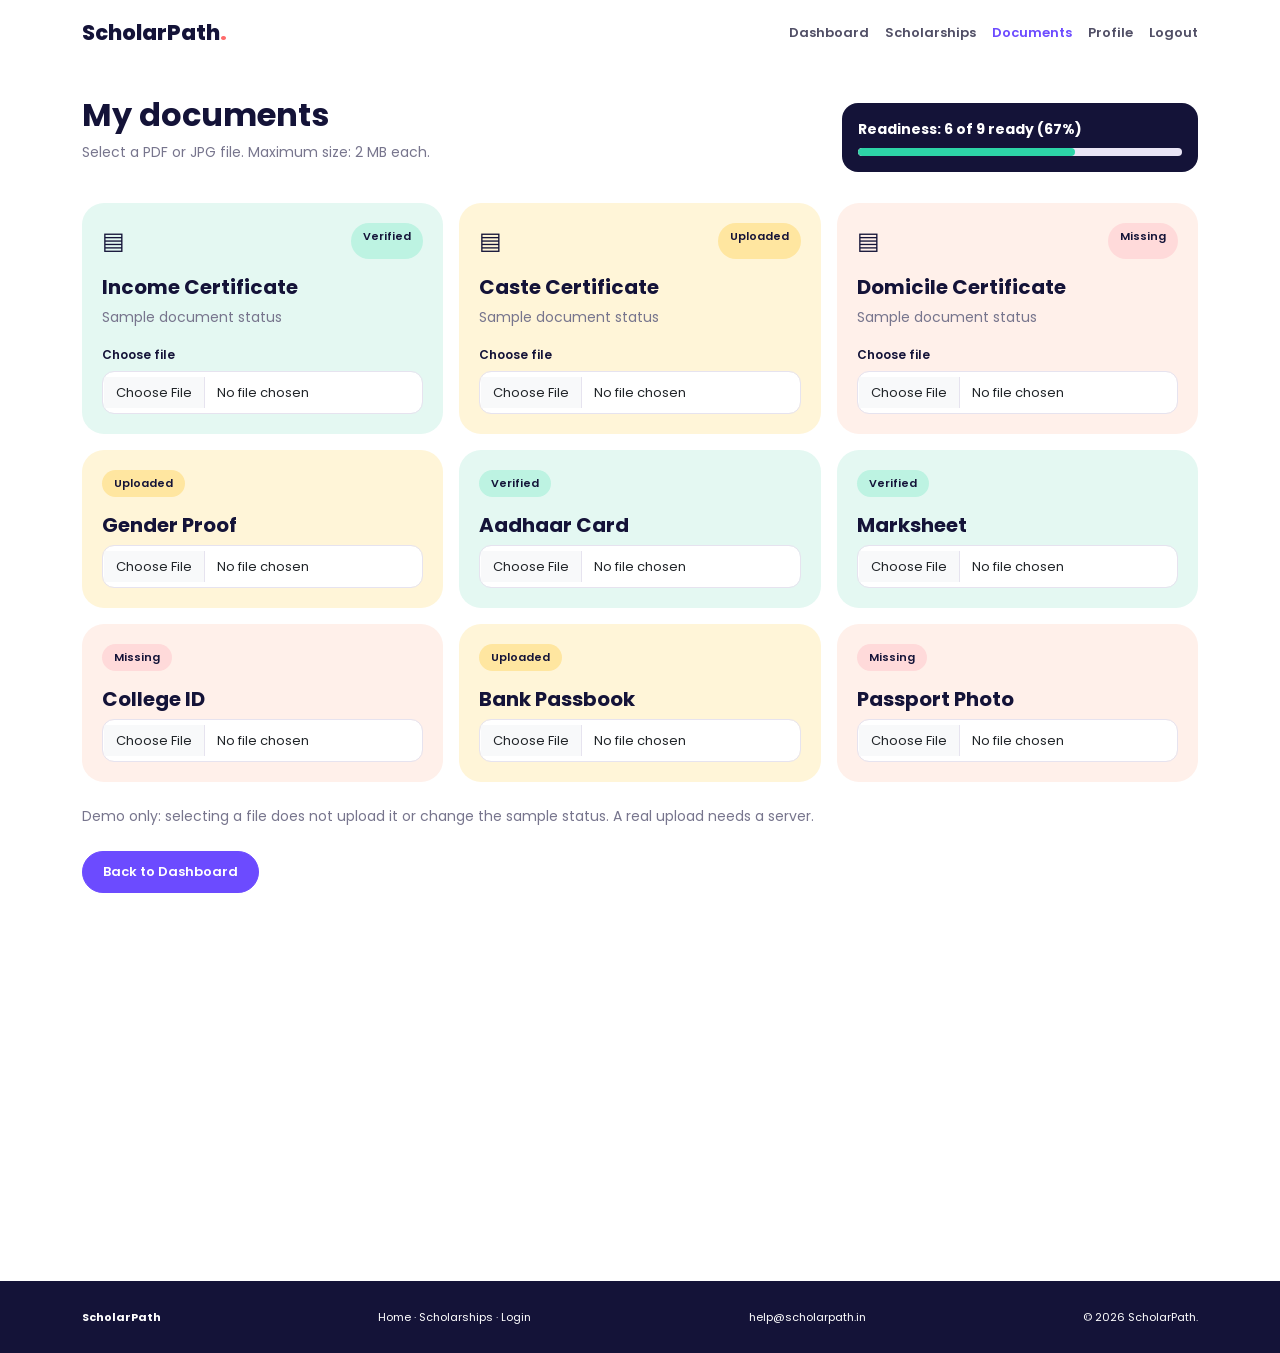
==== documents.html @ 61ead75d "Add files via upload" ====
<!doctype html>
<html lang="en">
<head>
    <meta charset="utf-8">
    <meta name="viewport" content="width=device-width, initial-scale=1">
    <title>ScholarPath - Documents</title>
    <link href="https://cdn.jsdelivr.net/npm/bootstrap@5.3.3/dist/css/bootstrap.min.css" rel="stylesheet">
    <link rel="stylesheet" href="style.css">
</head>
<body>
    <nav class="site-nav">
        <div class="container d-flex flex-wrap align-items-center justify-content-between gap-3">
            <a class="brand" href="index.html">ScholarPath<span>.</span></a>
            <div class="d-flex flex-wrap gap-3">
                <a class="nav-link" href="dashboard.html">Dashboard</a>
                <a class="nav-link" href="scholarships.html">Scholarships</a>
                <a class="nav-link active" href="documents.html">Documents</a>
                <a class="nav-link" href="profile.html">Profile</a>
                <a class="nav-link" href="index.html">Logout</a>
            </div>
        </div>
    </nav>

    <main class="container page-wrap">
        <div class="row align-items-center mb-4">
            <div class="col-md-8">
                <h2 class="fw-bold">My documents</h2>
                <p class="small-muted">Select a PDF or JPG file. Maximum size: 2 MB each.</p>
            </div>
            <div class="col-md-4">
                <div class="navy-bg rounded-4 p-3">
                    <b>Readiness: 6 of 9 ready (67%)</b>
                    <div class="progress mt-2">
                        <div class="progress-bar" style="width: 67%;"></div>
                    </div>
                </div>
            </div>
        </div>

        <div class="row g-3">
            <div class="col-md-4">
                <div class="scholar-card mint-bg">
                    <div class="d-flex justify-content-between">
                        <span class="fs-4">▤</span>
                        <span class="pill" style="background: #BDF3E2;">Verified</span>
                    </div>
                    <h5 class="fw-bold mt-3">Income Certificate</h5>
                    <p class="small-muted">Sample document status</p>
                    <label class="form-label" for="incomeFile">Choose file</label>
                    <input class="form-control" id="incomeFile" type="file" accept=".pdf,.jpg,.jpeg">
                </div>
            </div>

            <div class="col-md-4">
                <div class="scholar-card yellow-bg">
                    <div class="d-flex justify-content-between">
                        <span class="fs-4">▤</span>
                        <span class="pill" style="background: #FFE6A0;">Uploaded</span>
                    </div>
                    <h5 class="fw-bold mt-3">Caste Certificate</h5>
                    <p class="small-muted">Sample document status</p>
                    <label class="form-label" for="casteFile">Choose file</label>
                    <input class="form-control" id="casteFile" type="file" accept=".pdf,.jpg,.jpeg">
                </div>
            </div>

            <div class="col-md-4">
                <div class="scholar-card coral-bg">
                    <div class="d-flex justify-content-between">
                        <span class="fs-4">▤</span>
                        <span class="pill" style="background: #FFDADA;">Missing</span>
                    </div>
                    <h5 class="fw-bold mt-3">Domicile Certificate</h5>
                    <p class="small-muted">Sample document status</p>
                    <label class="form-label" for="domicileFile">Choose file</label>
                    <input class="form-control" id="domicileFile" type="file" accept=".pdf,.jpg,.jpeg">
                </div>
            </div>

            <div class="col-md-4">
                <div class="scholar-card yellow-bg">
                    <span class="pill" style="background: #FFE6A0;">Uploaded</span>
                    <h5 class="fw-bold mt-3">Gender Proof</h5>
                    <input class="form-control" type="file" accept=".pdf,.jpg,.jpeg" aria-label="Choose Gender Proof file">
                </div>
            </div>
            <div class="col-md-4">
                <div class="scholar-card mint-bg">
                    <span class="pill" style="background: #BDF3E2;">Verified</span>
                    <h5 class="fw-bold mt-3">Aadhaar Card</h5>
                    <input class="form-control" type="file" accept=".pdf,.jpg,.jpeg" aria-label="Choose Aadhaar Card file">
                </div>
            </div>
            <div class="col-md-4">
                <div class="scholar-card mint-bg">
                    <span class="pill" style="background: #BDF3E2;">Verified</span>
                    <h5 class="fw-bold mt-3">Marksheet</h5>
                    <input class="form-control" type="file" accept=".pdf,.jpg,.jpeg" aria-label="Choose Marksheet file">
                </div>
            </div>
            <div class="col-md-4">
                <div class="scholar-card coral-bg">
                    <span class="pill" style="background: #FFDADA;">Missing</span>
                    <h5 class="fw-bold mt-3">College ID</h5>
                    <input class="form-control" type="file" accept=".pdf,.jpg,.jpeg" aria-label="Choose College ID file">
                </div>
            </div>
            <div class="col-md-4">
                <div class="scholar-card yellow-bg">
                    <span class="pill" style="background: #FFE6A0;">Uploaded</span>
                    <h5 class="fw-bold mt-3">Bank Passbook</h5>
                    <input class="form-control" type="file" accept=".pdf,.jpg,.jpeg" aria-label="Choose Bank Passbook file">
                </div>
            </div>
            <div class="col-md-4">
                <div class="scholar-card coral-bg">
                    <span class="pill" style="background: #FFDADA;">Missing</span>
                    <h5 class="fw-bold mt-3">Passport Photo</h5>
                    <input class="form-control" type="file" accept=".pdf,.jpg,.jpeg" aria-label="Choose Passport Photo file">
                </div>
            </div>
        </div>

        <p class="small-muted mt-4">
            Demo only: selecting a file does not upload it or change the sample status.
            A real upload needs a server.
        </p>
        <a href="dashboard.html" class="btn btn-main mt-2">Back to Dashboard</a>
    </main>

    <footer class="site-footer">
        <div class="container d-flex justify-content-between flex-wrap">
            <b>ScholarPath</b>
            <span>Home · Scholarships · Login</span>
            <span>help@scholarpath.in</span>
            <span>© 2026 ScholarPath.</span>
        </div>
    </footer>
</body>
</html>
---- style.css ----
@import url('https://fonts.googleapis.com/css2?family=Poppins:wght@400;500;600;700;800&display=swap');

:root {
    --purple: #6C4BFF;
    --coral: #FF6B6B;
    --mint: #2DD4A7;
    --yellow: #FFC93C;
    --navy: #141338;
    --light: #F1EEFF;
    --muted: #77758D;
}

* {
    box-sizing: border-box;
}

body {
    background: #FFFFFF;
    color: var(--navy);
    font-family: 'Poppins', sans-serif;
    font-size: 14px;
}

a {
    color: inherit;
    text-decoration: none;
}

.site-nav {
    background: #FFFFFF;
    padding: 17px 0;
}

.brand {
    color: var(--navy);
    font-size: 21px;
    font-weight: 800;
}

.brand span {
    color: var(--coral);
}

.nav-link {
    color: #514F66;
    font-size: 13px;
    font-weight: 600;
}

.nav-link.active,
.nav-link:hover {
    color: var(--purple);
}

.btn-main,
.btn-coral,
.btn-yellow,
.btn-dark,
.btn-outline-dark {
    border-radius: 30px;
    font-size: 13px;
    font-weight: 600;
    padding: 10px 20px;
}

.btn-main {
    background: var(--purple);
    border: 1px solid var(--purple);
    color: #FFFFFF;
}

.btn-main:hover {
    background: #5638E8;
    color: #FFFFFF;
}

.btn-coral {
    background: var(--coral);
    border: 1px solid var(--coral);
    color: #FFFFFF;
}

.btn-coral:hover {
    background: #EF5858;
    color: #FFFFFF;
}

.btn-yellow {
    background: var(--yellow);
    border: 1px solid var(--yellow);
    color: var(--navy);
}

.btn-dark {
    background: var(--navy);
    border: 1px solid var(--navy);
    color: #FFFFFF;
}

.btn-outline-dark {
    background: #FFFFFF;
    border: 1.5px solid var(--navy);
    color: var(--navy);
}

.page-wrap {
    min-height: 135vh;
    padding-bottom: 55px;
    padding-top: 30px;
}

.hero-title {
    font-size: clamp(32px, 4vw, 48px);
    font-weight: 800;
    line-height: 1.2;
}

.hero-title span {
    color: var(--purple);
}

.small-muted {
    color: var(--muted);
}

.pill {
    border-radius: 30px;
    display: inline-block;
    font-size: 11px;
    font-weight: 600;
    padding: 5px 12px;
}

.purple-bg {
    background: var(--light);
}

.coral-bg {
    background: #FFF0EA;
}

.mint-bg {
    background: #E4F8F2;
}

.yellow-bg {
    background: #FFF5D8;
}

.navy-bg {
    background: var(--navy);
    color: #FFFFFF;
}

.soft-card {
    background: #FFFFFF;
    border: 1px solid #E7E4F0;
    border-radius: 24px;
    padding: 22px;
}

.scholar-card {
    border-radius: 22px;
    padding: 20px;
}

.section-title {
    font-size: 25px;
    font-weight: 700;
    margin-bottom: 25px;
    text-align: center;
}

.stat-number {
    font-size: 25px;
    font-weight: 800;
}

.form-control,
.form-select {
    border: 1.5px solid #E6E3EF;
    border-radius: 12px;
    font-size: 13px;
    padding: 11px 13px;
}

.form-label {
    font-size: 12px;
    font-weight: 600;
    margin-bottom: 7px;
}

.progress {
    background: #E9E5F5;
    border-radius: 20px;
    height: 8px;
}

.progress-bar {
    background: var(--mint);
    border-radius: 20px;
}

.site-footer {
    background: var(--navy);
    color: #FFFFFF;
    font-size: 11px;
    padding: 28px 0;
}

.site-footer .muted {
    color: #C8C5D9;
}

.login-side {
    background: var(--purple);
    color: #FFFFFF;
    min-height: 100vh;
    padding: 35px 5%;
}

.login-content {
    background: #FAF9FF;
    min-height: 100vh;
    padding: 40px 4%;
}

.table th {
    color: var(--muted);
    font-size: 11px;
    font-weight: 600;
}

.table td {
    font-size: 12px;
    vertical-align: middle;
}

.admin-side {
    background: var(--navy);
    color: #FFFFFF;
    min-height: 100vh;
    padding: 25px 18px;
}

.admin-side a {
    border-radius: 25px;
    color: #E5E2F3;
    display: block;
    font-size: 13px;
    margin: 8px 0;
    padding: 12px 14px;
}

.admin-side a.active,
.admin-side a:hover {
    background: var(--purple);
    color: #FFFFFF;
}

@media (max-width: 767px) {
    .page-wrap {
        padding-top: 20px;
    }

    .hero-title {
        font-size: 34px;
    }

    .login-side {
        min-height: auto;
        padding: 25px;
    }

    .login-content {
        min-height: auto;
        padding: 25px 15px;
    }

    .admin-side {
        min-height: auto;
    }
}
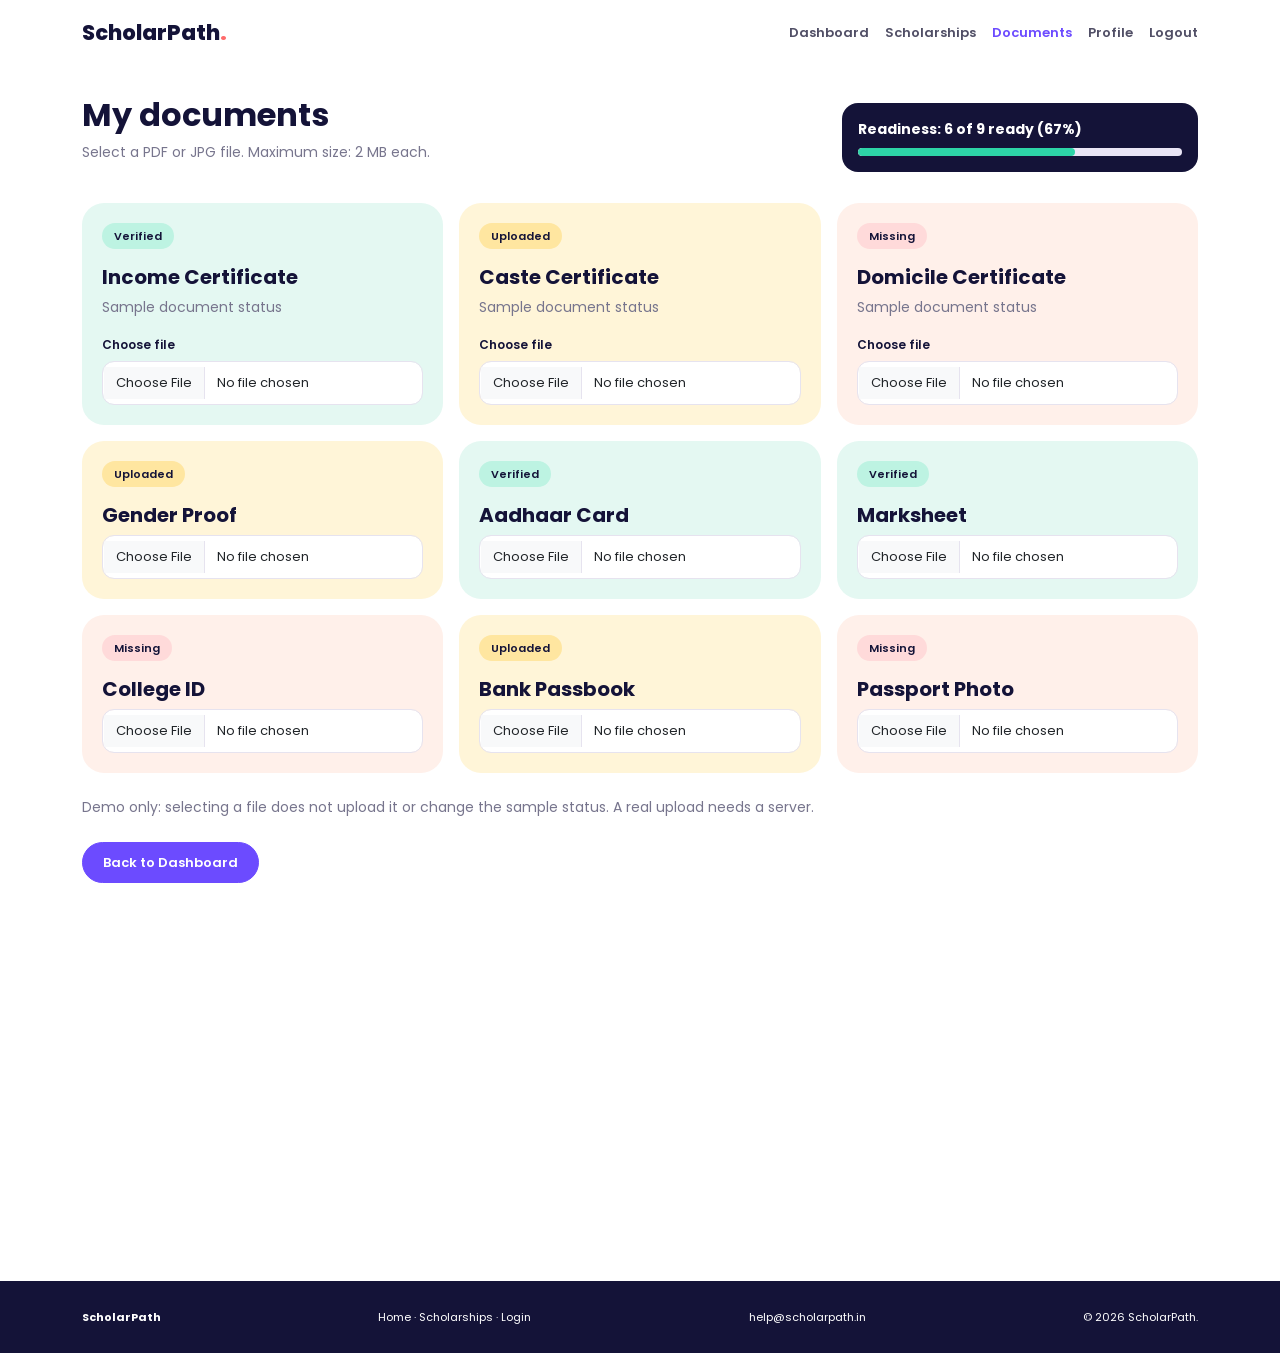
==== commit a6854285: "Update documents.html" ====
--- a/documents.html
+++ b/documents.html
@@ -41,7 +41,6 @@
             <div class="col-md-4">
                 <div class="scholar-card mint-bg">
                     <div class="d-flex justify-content-between">
-                        <span class="fs-4">▤</span>
                         <span class="pill" style="background: #BDF3E2;">Verified</span>
                     </div>
                     <h5 class="fw-bold mt-3">Income Certificate</h5>
@@ -54,7 +53,6 @@
             <div class="col-md-4">
                 <div class="scholar-card yellow-bg">
                     <div class="d-flex justify-content-between">
-                        <span class="fs-4">▤</span>
                         <span class="pill" style="background: #FFE6A0;">Uploaded</span>
                     </div>
                     <h5 class="fw-bold mt-3">Caste Certificate</h5>
@@ -67,7 +65,6 @@
             <div class="col-md-4">
                 <div class="scholar-card coral-bg">
                     <div class="d-flex justify-content-between">
-                        <span class="fs-4">▤</span>
                         <span class="pill" style="background: #FFDADA;">Missing</span>
                     </div>
                     <h5 class="fw-bold mt-3">Domicile Certificate</h5>
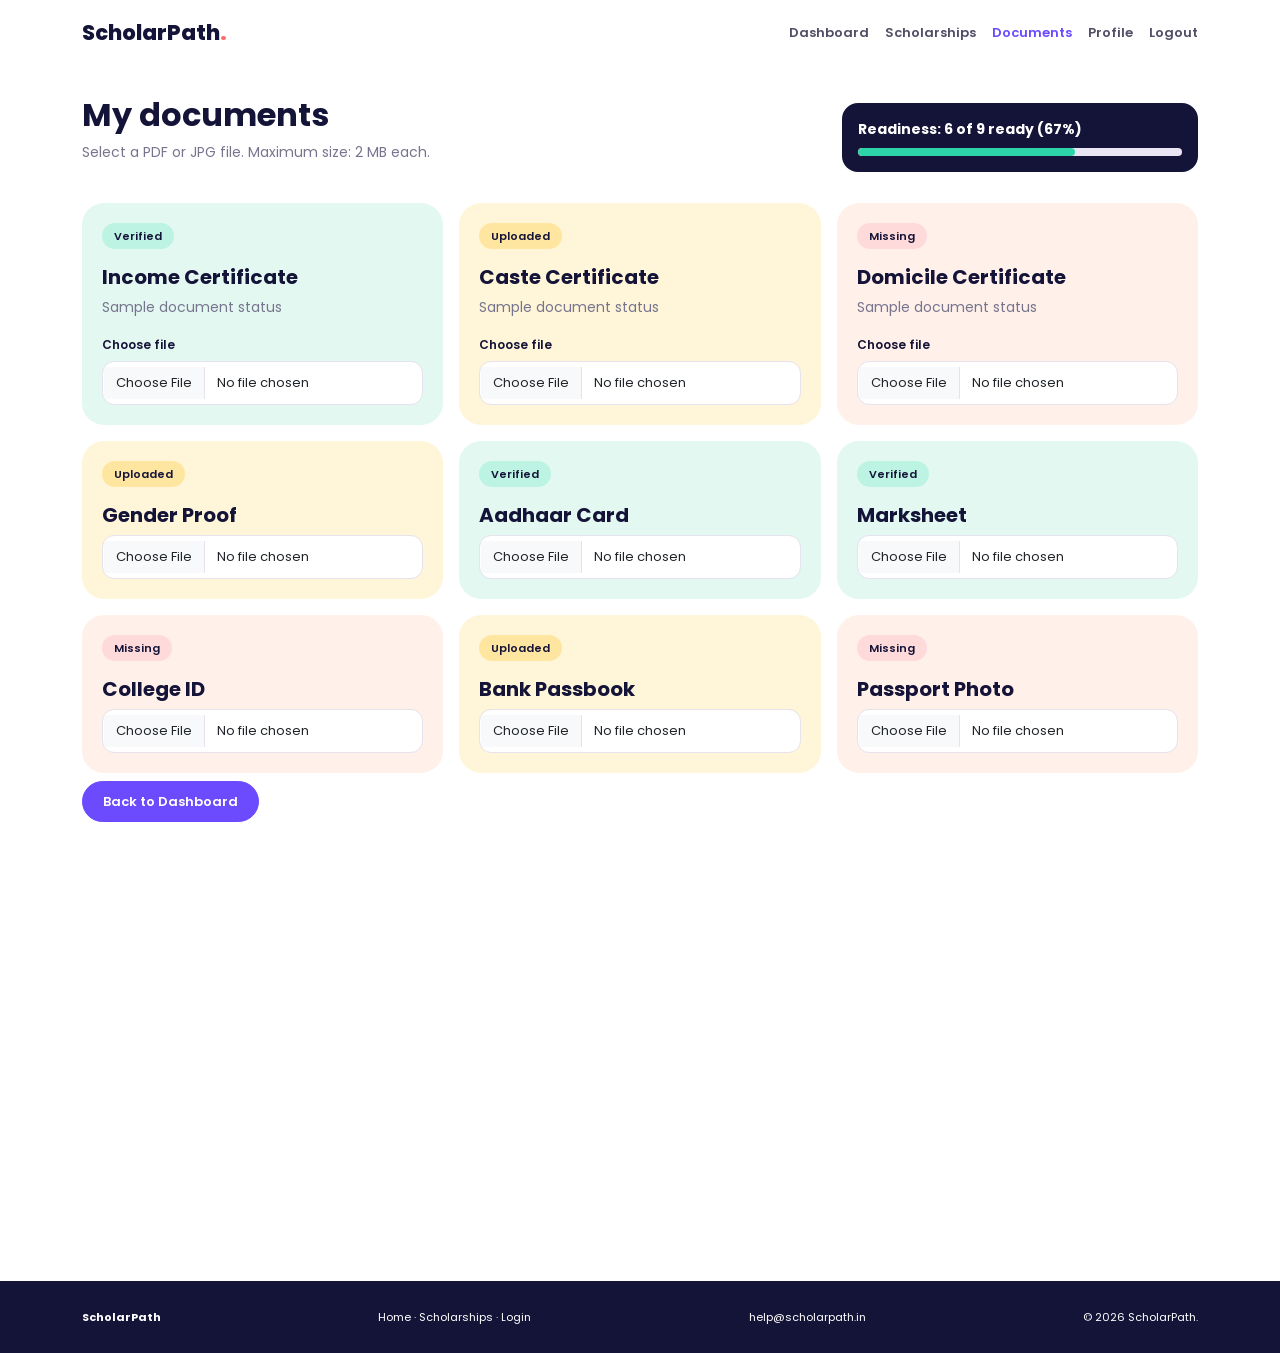
==== commit 32be0084: "Remove demo upload notice Removed demo upload notice from documents.html." ====
--- a/documents.html
+++ b/documents.html
@@ -118,10 +118,6 @@
             </div>
         </div>
 
-        <p class="small-muted mt-4">
-            Demo only: selecting a file does not upload it or change the sample status.
-            A real upload needs a server.
-        </p>
         <a href="dashboard.html" class="btn btn-main mt-2">Back to Dashboard</a>
     </main>
 
